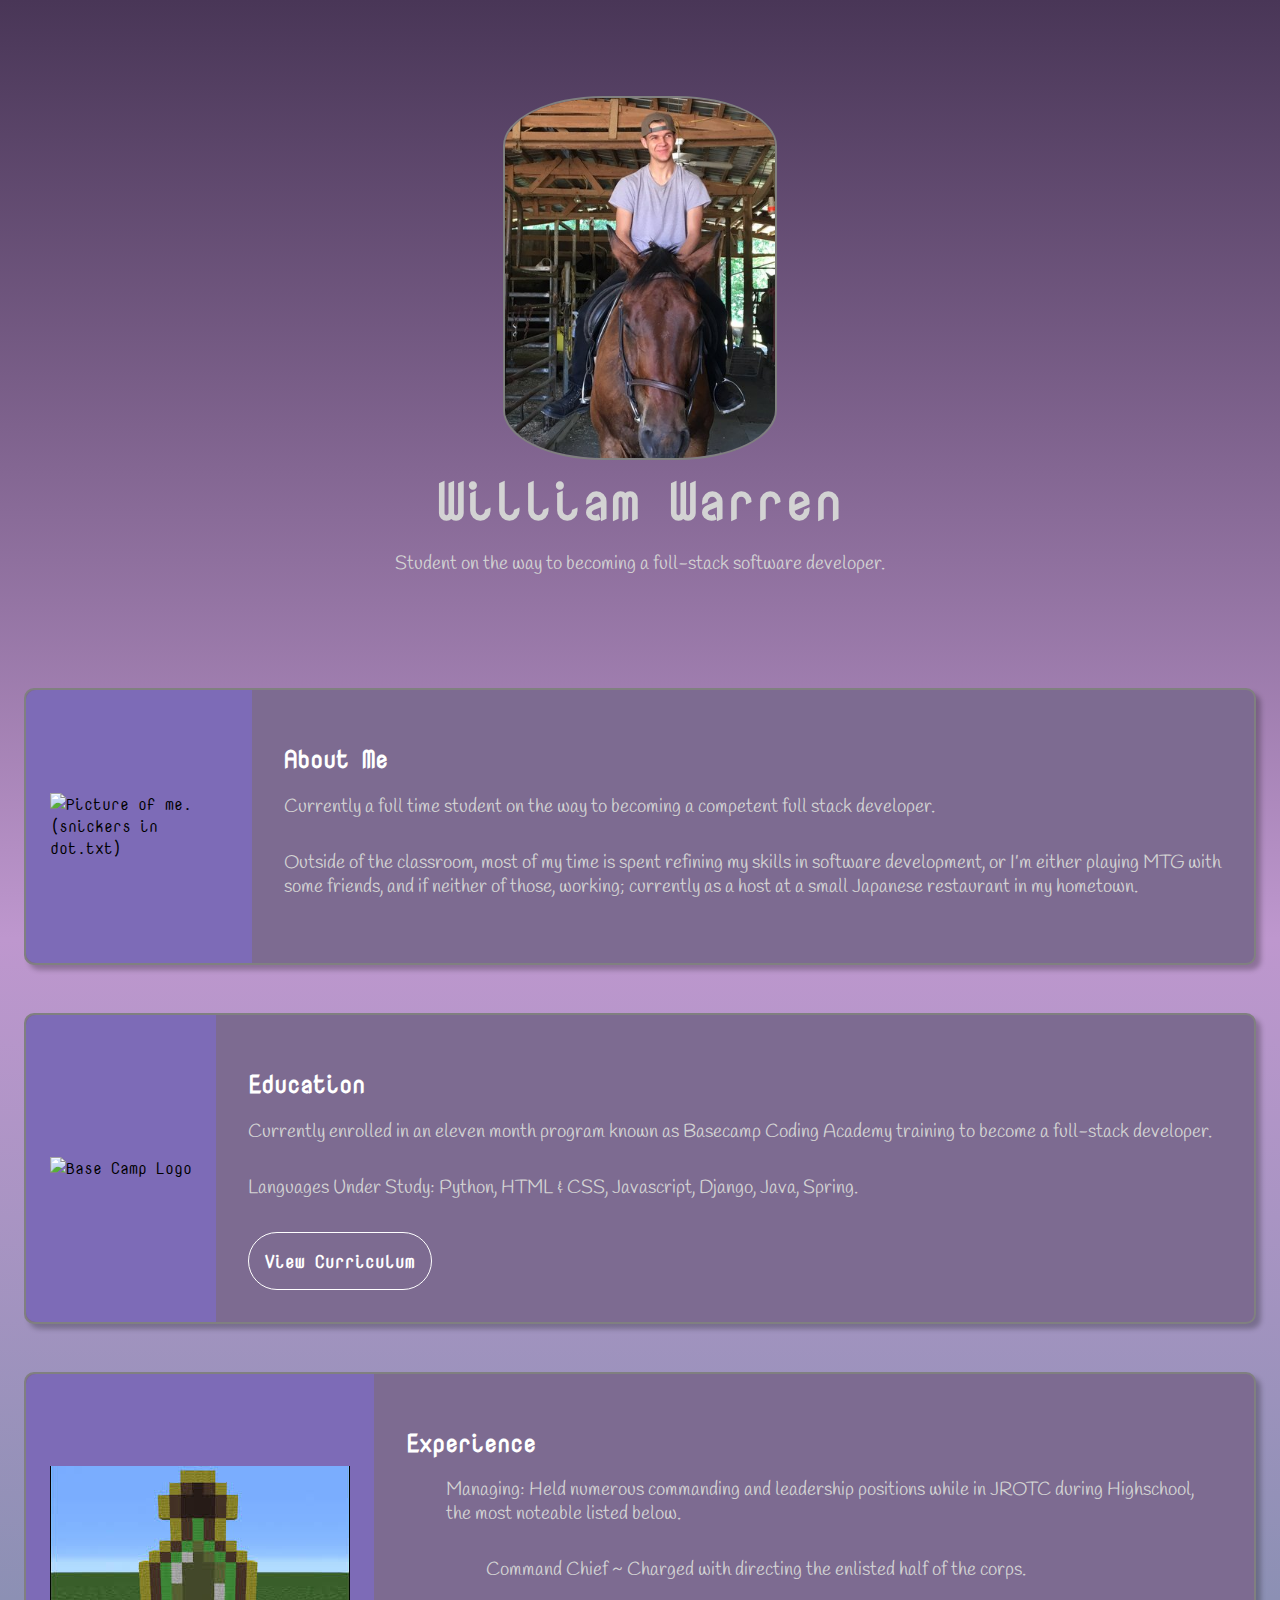
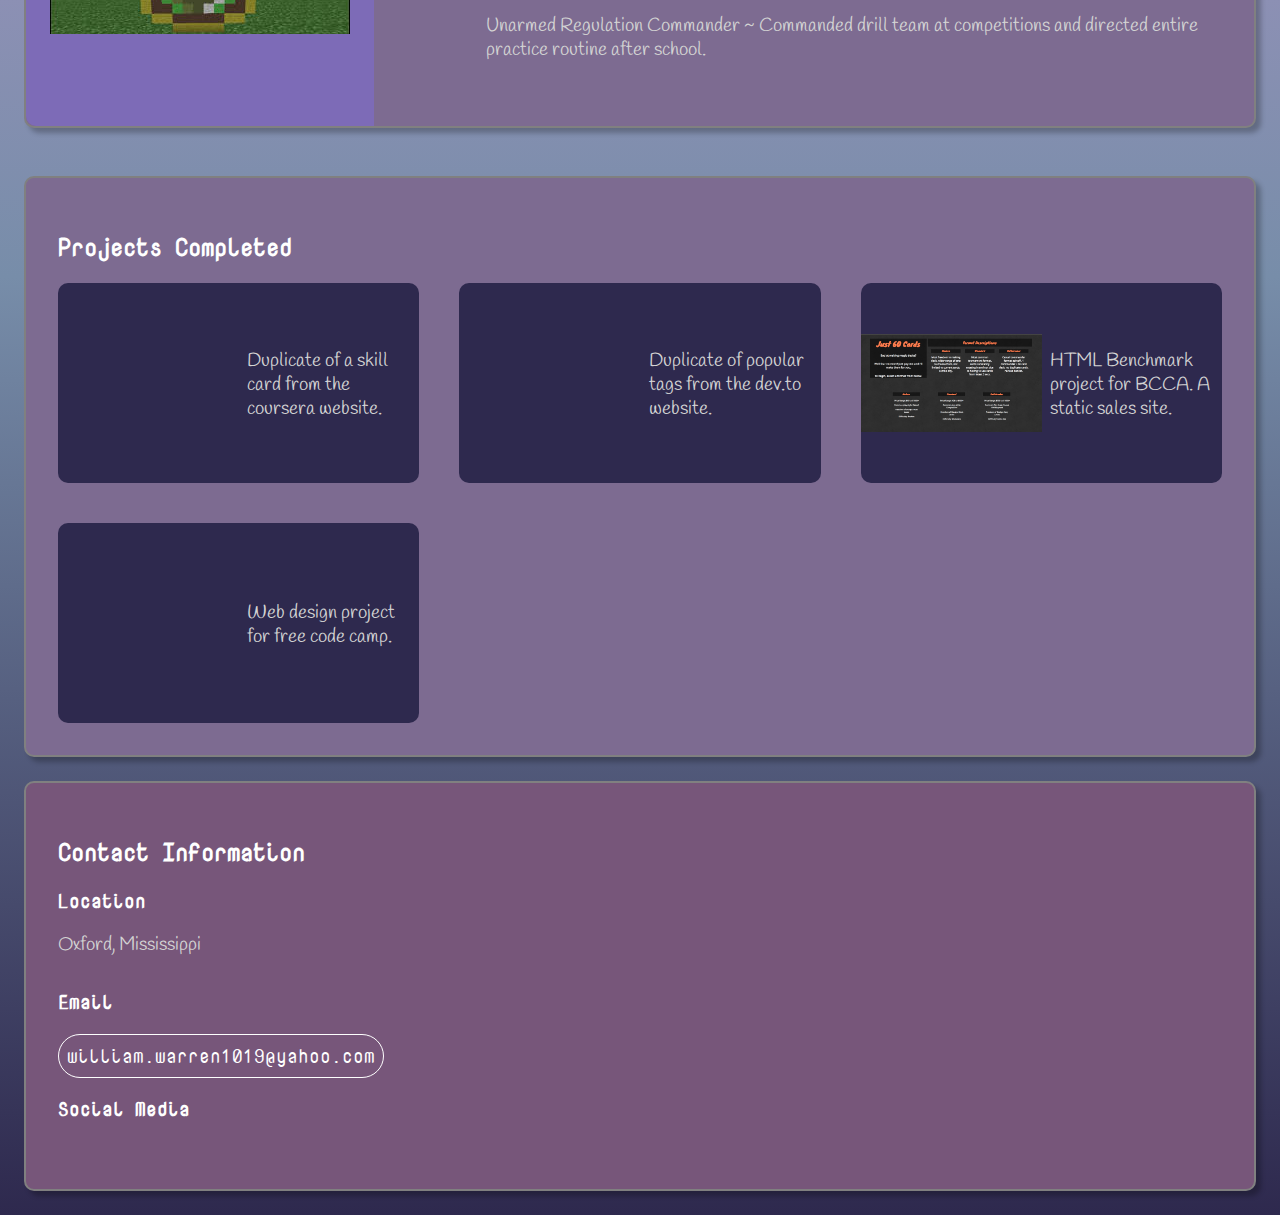
==== index.html @ 925ea0d0 "Added projects tab to site" ====
<!DOCTYPE html>
<html lang="en">

<head>
    <meta charset="UTF-8">
    <meta name="viewport" content="width=device-width, initial-scale=1.0">
    <meta http-equiv="X-UA-Compatible" content="ie=edge">
    <link rel="stylesheet" href="styling.css" />
    <link href="https://fonts.googleapis.com/css?family=Nova+Mono&display=swap" rel="stylesheet">
    <link href="https://fonts.googleapis.com/css?family=Handlee&display=swap" rel="stylesheet">
    <script src="https://kit.fontawesome.com/b210ac98a6.js"></script>
    <script>
        function myFunction() {
            var copyText = document.getElementById("emailcopy").title;
            document.addEventListener('copy', function (event) {
                event.clipboardData.setData('text/plain', copyText);
                event.preventDefault();
                document.removeEventListener('copy', handler, true);
            }, true);
            document.execCommand('copy');
            alert("Copied: " + copyText);
        }
    </script>
    <title>William Warren</title>
</head>

<body>
    <section id="intro">
        <div>
            <img id="profile-pic" src="okay.jpg"
                alt="Picture of me on a horse, in a barn, with a hat, and not looking at the camera.">
        </div>
        <h1>
            William Warren
        </h1>
        <p id="title-description">
            Student on the way to becoming a full-stack software developer.
        </p>
    </section>
    <section id="content-1">
        <section class="info-tab">
            <div class="pic-container">
                <img src="img(totally).jpg" alt="Picture of me. (snickers in dot.txt)" class="info-pic">
            </div>
            <div class="info-content">
                <h2>
                    About Me
                </h2>
                <p>
                    Currently a full time student on the way to becoming a competent full stack
                    developer.
                </p>
                <p>
                    Outside of the classroom, most of my time is spent refining my skills in software
                    development, or I’m either playing MTG with some friends, and if neither of those, working;
                    currently as a host at a small Japanese restaurant in my hometown.
                </p>
                <!-- <a href="about.html">
                    <button class="button">
                        Want to know more?
                    </button>
                </a> -->
            </div>
        </section>
        <section class="info-tab">
            <div class="pic-container">
                <img src="https://basecampcodingacademy.org/images/header-logo.png" alt="Base Camp Logo"
                    class="info-pic">
            </div>
            <div class="info-content">
                <h2>
                    Education
                </h2>
                <p>
                    Currently enrolled in an eleven month program known as Basecamp Coding Academy training to become a
                    full-stack developer.
                </p>
                <p>
                    Languages Under Study: Python, HTML & CSS, Javascript, Django, Java, Spring.
                </p>
                <a href="https://basecampcodingacademy.org/curriculum-details" target="_">
                    <button class="button">
                        View Curriculum
                    </button>
                </a>
            </div>
        </section>
        <section class="info-tab">
            <div class="pic-container">
                <img src="exp.jpeg" alt="Experience Bottle" class="info-pic">
            </div>
            <div class="info-content">
                <h2>
                    Experience
                </h2>
                <ul>
                    <li>
                        <p>
                            Managing: Held numerous commanding and leadership positions while in JROTC during
                            Highschool, the most noteable listed below.
                        </p>
                        <ul>
                            <li>
                                <P>
                                    Command Chief ~ Charged with directing the enlisted half of the corps.
                                </P>
                            </li>
                            <!-- <li>
                                <p>
                                    Armed Ex Alt Commander ~ Command the team if primary commander was absent, and
                                    oversee
                                    training of all secondary teams.
                                </p>
                            </li> -->
                            <li>
                                <p>
                                    Unarmed Regulation Commander ~ Commanded drill team at competitions and directed
                                    entire
                                    practice routine after school.
                                </p>
                            </li>
                            <!-- <li>
                                <p>
                                    Football Colorguard ~ Sophmore and Junior year commanded 80% of all home game
                                    colorguard details.
                                </p>
                            </li> -->
                        </ul>
                    </li>
                    <!-- <li>
                        <p>
                            Customer Service: Majority of work experience comes from the resturaunt industry, starting
                            as a bus boy, until moving up to some type of cook in every establishment, one of which I
                            become a sushi chef.
                        </p>
                    </li> -->
                </ul>

                <!-- <p>
                    My first job I ever got was that of a bus-boy at a Japanese restaurant. Where, within
                    less
                    than a year, I became a full time sushi chef working sixty hours a week while still attending
                    high-school.
                </p>
                <p>
                    My second job was that of a construction worker for a roofing company. This employment
                    ended
                    relatively quick due to physical injuries sustained prior to employment. (I thought I
                    could
                    handle it, my body said otherwise)
                </p>
                <p>
                    My third and most recent job is yet again at another restaurant as a bus-boy, although
                    this
                    time I made it into the kitchen, as a griller, in less than six months.
                </p> -->
                <!-- <a href="#"> -->
                <!-- <button class="button"> -->
                <!-- Learn More -->
                <!-- </button> -->
                <!-- </a> -->
            </div>
        </section>
    </section>
    <section id="content-2">
        <h2>
            Projects Completed
        </h2>
        <div id="projects">
            <a href="https://codepen.io/william-warren/pen/BaBZqrr">
                <div class="project">
                    <div class="yeehaw">

                    </div>
                    <div class="project-content">
                        <p>
                            Duplicate of a skill card from the coursera website.
                        </p>
                    </div>
                </div>
            </a>
            <a href="https://codepen.io/william-warren/pen/BaBZqrr">
                <div class="project">
                    <div class="yee">

                    </div>
                    <div class="project-content">
                        <p>
                            Duplicate of popular tags from the dev.to website.
                        </p>
                    </div>
                </div>
            </a>
            <a href="https://codepen.io/william-warren/pen/BaBZqrr">
                <div class="project">
                    <div class="tothe">

                    </div>
                    <div class="project-content">
                        <p>
                            HTML Benchmark project for BCCA. A static sales site.
                        </p>
                    </div>
                </div>
            </a>
            <a href="https://codepen.io/william-warren/pen/BaBZqrr">
                <div class="project">
                    <div class="haw">

                    </div>
                    <div class="project-content">
                        <p>
                            Web design project for free code camp.
                        </p>
                    </div>
                </div>
            </a>
        </div>
    </section>
    <section id="content-3">
        <div id="contact-info">
            <h2>Contact Information</h2>
            <h3>Location</h3>
            <p>Oxford, Mississippi</p>
            <h3>Email</h3>
            <button onclick="myFunction()" title="william.warren1019@yahoo.com" id="emailcopy"
                class="button-email">william.warren1019@yahoo.com</button>
            <h3>Social Media</h3>
            <div id="social">
                <div class="icon-container">
                    <a href="https://www.linkedin.com/in/will-i-am-warren/"><i class="fab fa-linkedin-in"
                            style="color: lightgray; font-size: 16pt"></i></a>
                </div>
                <div class="icon-container">
                    <a href="https://github.com/william-warren"><i class="fab fa-github"
                            style="color: lightgray; font-size: 16pt;"></i></a>
                </div>
            </div>
        </div>
    </section>
</body>

</html>
---- styling.css ----
body {
    background-image: linear-gradient(
        #493657, #be97ce, #778da9, #2e294e
    );
    font-family: 'Nova Mono', monospace;
    background-size: 100%;
}

h1 {
    font-size: 38pt;
    margin: 0px 0px 16px 0px;
    color: lightgray;
}

h2 {
    color: white;
}

h3 {
    color: white;
}

p {
    color: lightgray;
    font-size: 14pt;
    margin-bottom: 32px;
    font-family: 'Handlee', cursive;
}

ul {
    list-style: none;
}

/* Index page styling */

#intro {
    display: flex;
    flex-direction: column;
    align-items: center;
}

#title-description {
    margin-top: 0px;
    margin-bottom: 5.5rem;
}

#profile-pic {
    border-radius: 100px/50px;
    width: 360ps;
    height: 360px;
    border: 2px solid gray;
    margin-top: 5.5rem;
}

#content-1 {
    display: flex;
    flex-direction: column;
}

#content-2 {
    display: flex;
    flex-direction: column;
    margin: 1.5rem 1rem;
    box-shadow: 5px 5px 5px rgba(0, 0, 0, .25);
    border-radius: 10px;
    border: 2px solid gray;
    background-color: #7D6B91;
    padding: 2rem;
    max-width: 100%;
}

#projects {
    display: grid;
    grid-template-columns: 1fr 1fr 1fr;
    grid-row-gap: 2.5rem;
    grid-column-gap: 2.5rem;
    max-width: 100%;
}

#social {
    display: flex;
    flex-direction: row;
}

/* #content-3 {
    
} */



#contact-info {
    background-color: #77567A;
    padding: 2rem;
    margin: 1.5rem 1rem;
    box-shadow: 5px 5px 5px rgba(0, 0, 0, .25);
    border-radius: 10px;
    border: 2px solid gray;
}

.info-tab {
    display: flex;
    flex-direction: row;
    background-color: #7D6B91;
    margin: 1.5rem 1rem;
    box-shadow: 5px 5px 5px rgba(0, 0, 0, .25);
    border-radius: 10px;
    border: 2px solid gray;
}

.info-content {
    padding: 2rem;
}

.project {
    max-width: 25rem;
    height: 12.5rem;
    display: flex;
    background-color: #2e294e;
    transition: .5s;
    border-radius: 10px;
}

.project:hover {
    transform: scale(1.1);
}

.yeehaw {
    width: 12.5rem;
    height: 12.5rem;
    background-image: url(https://screenshot.codepen.io/3491208.BaBZqrr.07c67094-0791-43f6-b8b1-05635bb9cbe4.png);
    background-size: 325%;
    background-position-x: 1.5rem;
    border-top-left-radius: 10px;
    border-bottom-left-radius: 10px;
}

.yee {
    width: 12.5rem;
    height: 12.5rem;
    background-image: url(https://screenshot.codepen.io/3491208.LYPLNbN.64251829-10a6-4c3b-902a-b1cf7d331b61.png);
    border-top-left-radius: 10px;
    border-bottom-left-radius: 10px;
    background-size: 240%;
    background-position-x: 0rem;
    background-position-y: 1rem;

}

.tothe {
    width: 12.5rem;
    height: 12.5rem;
    background-image: url(sales_site_screenshot.png); 
    border-top-left-radius: 10px;
    border-bottom-left-radius: 10px;
    background-size: 100%;
    background-repeat: no-repeat;
    background-position-y: center;
}

.haw {
    background-image: url(https://screenshot.codepen.io/3491208.LYPNgOw.b104f884-6d36-4688-ba6f-29c775e82a3e.png);
    border-top-left-radius: 10px;
    border-bottom-left-radius: 10px;
    background-size: 240%;
    width: 12.5rem;
    height: 12.5rem;
    background-size: 100%;
    background-repeat: no-repeat;
    background-position-y: center;
}


.project-content {
    width: 50%;
    height: 100%;
    padding: .5rem;
    display: flex;
    flex-direction: column;
    justify-content: center;
    align-items: center;
}

a {
    text-decoration: none;
}

.button {
    padding: 1rem;
    border-radius: 50px;
    border: 1px solid white;
    background-color: transparent;
    font-size: 13pt;
    color: white;
    font-weight: bold;
    font-family: 'Nova Mono', monospace;
}

.button-email {
    padding: .5rem;
    border-radius: 50px;
    border: 1px solid white;
    background-color: transparent;
    font-size: 14pt;
    color: white;
    font-family: 'Nova Mono', monospace;
}

.button:hover {
    transform: scale(1.1);
    box-shadow: 0 0 4px 4px rgba(0, 0, 0, .25);
}

.pic-container {
    max-width: 360px;
    display: flex;
    align-items: center;
    object-fit: initial;
    background-color: #7D6BB7;
    padding: 1.5rem;
    border-top-left-radius: 10px;
    border-bottom-left-radius: 10px;
}

.icon-container {
    padding: .5rem;
}

/* Mobile view styling */

@media screen and (max-width: 414px) {
    body {
        width: 100vw;
        margin: 0;
    }
    
    h1 {
        font-size: 18pt;
    }

    p {
        font-size: 11pt;
    }

    #intro {
        display: flex;
        flex-direction: column;
        align-items: center;
        text-align: center;
        margin: 7rem 1rem 6rem 1rem;
    }

    #projects {
        display: flex;
        flex-direction: column;
        align-items: center;
        justify-content: space-evenly;
    }

    #projects > a {
        margin: .5rem 0rem;
    }

    .info-tab {
        display: flex;
        flex-direction: column;
        max-height: none;
    }

    .pic-container {
        max-width: 328px;
        display: flex;
        justify-content: center;
        padding: 1.5rem;
    }


}

/* About page styling */

#big-box {
    display: flex;
    background-color: black;
    margin: 0px 20px;
    justify-content: center;
}

.lil-box {
    background-color: palevioletred;
    margin: 16px 16px;
}
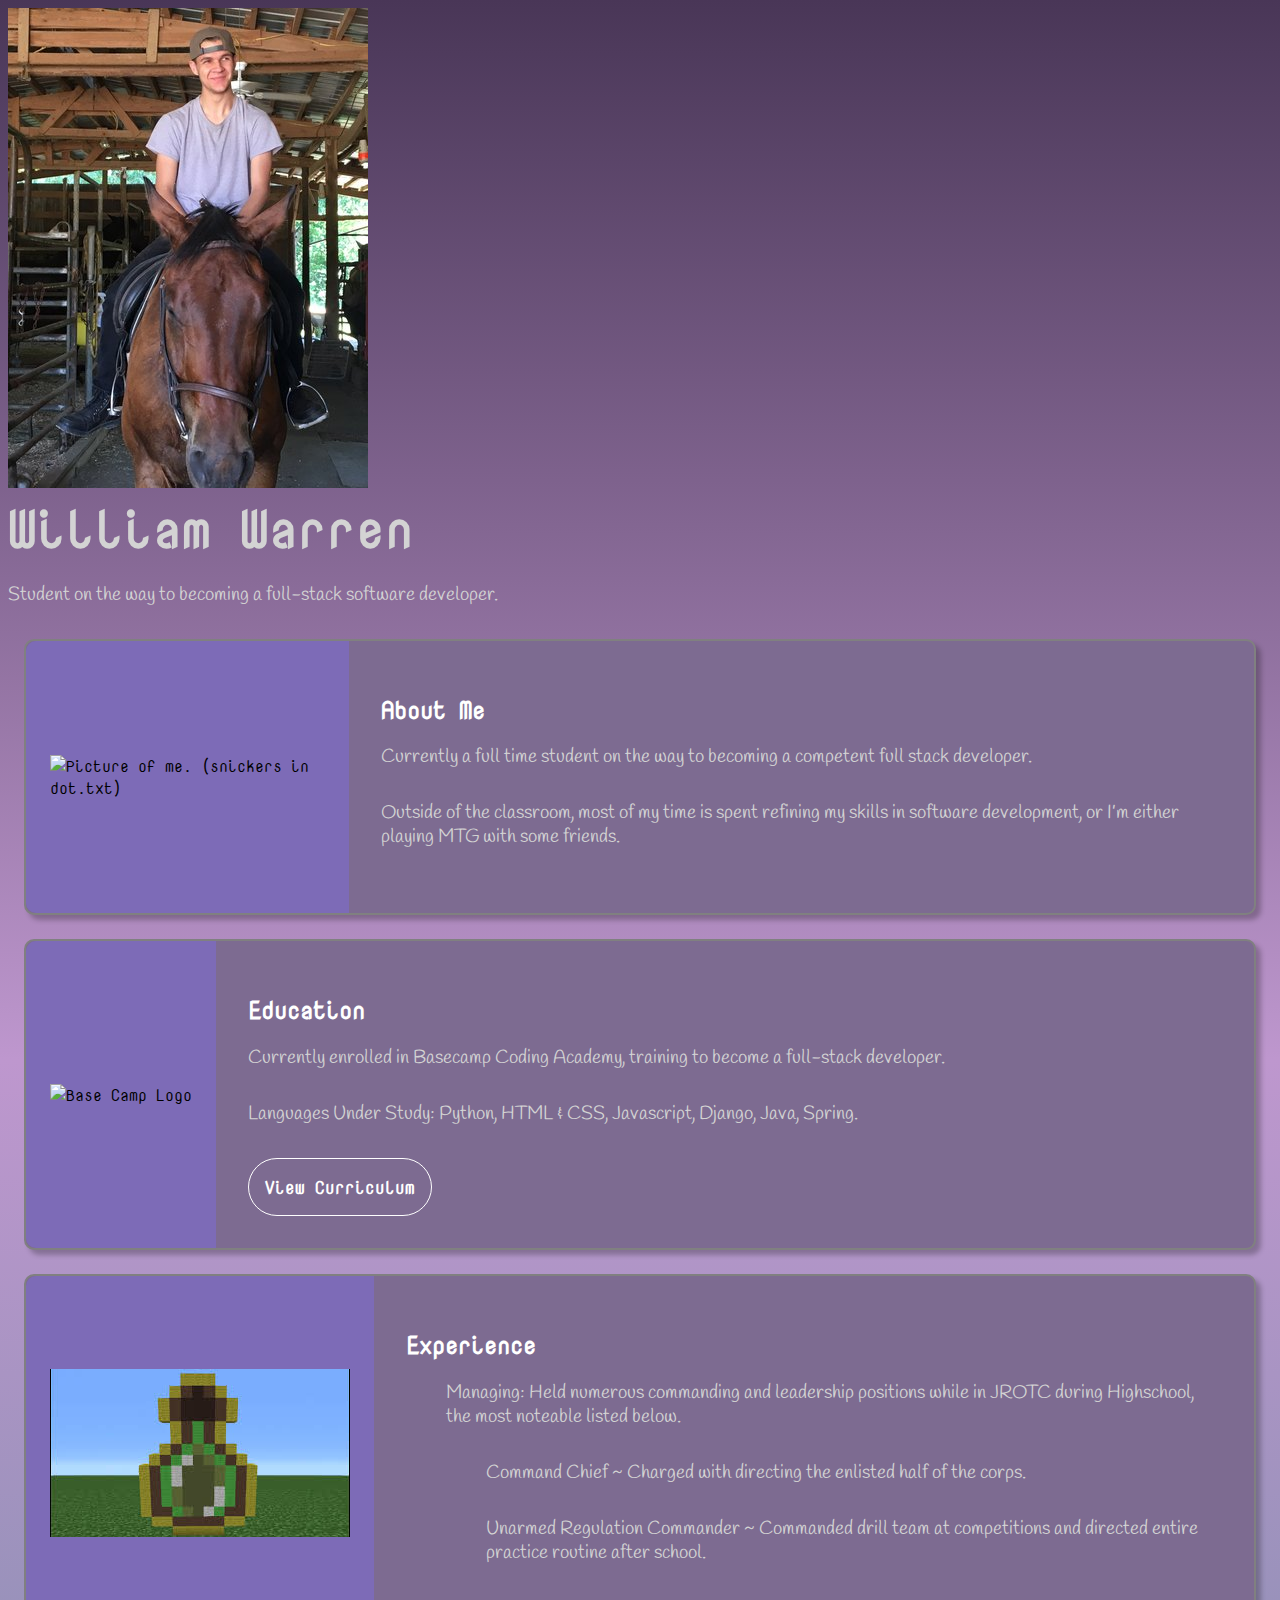
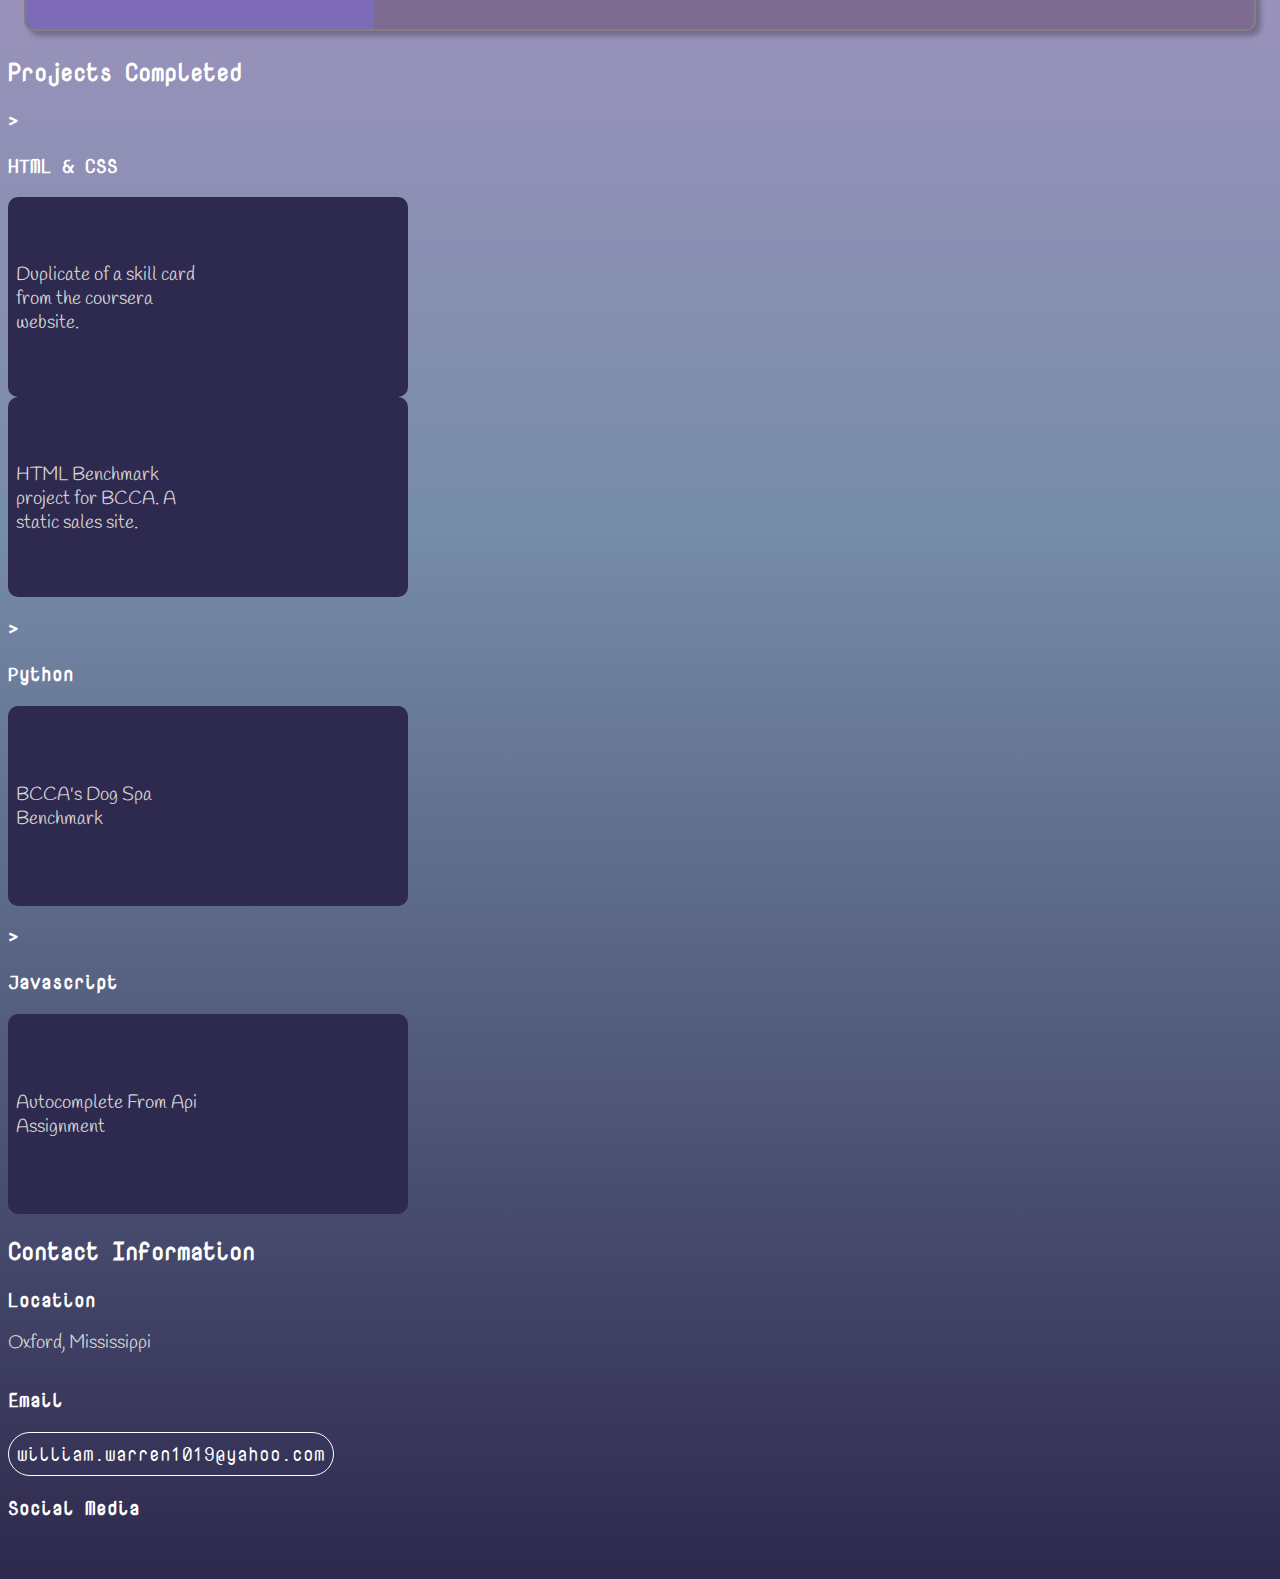
==== commit 585e637d: "Took JS out of html file" ====
--- a/index.html
+++ b/index.html
@@ -9,36 +9,25 @@
     <link href="https://fonts.googleapis.com/css?family=Nova+Mono&display=swap" rel="stylesheet">
     <link href="https://fonts.googleapis.com/css?family=Handlee&display=swap" rel="stylesheet">
     <script src="https://kit.fontawesome.com/b210ac98a6.js"></script>
-    <script>
-        function myFunction() {
-            var copyText = document.getElementById("emailcopy").title;
-            document.addEventListener('copy', function (event) {
-                event.clipboardData.setData('text/plain', copyText);
-                event.preventDefault();
-                document.removeEventListener('copy', handler, true);
-            }, true);
-            document.execCommand('copy');
-            alert("Copied: " + copyText);
-        }
-    </script>
+    <script src="index.js" defer></script>
     <title>William Warren</title>
 </head>
 
 <body>
-    <section id="intro">
+    <section class="intro">
         <div>
-            <img id="profile-pic" src="okay.jpg"
+            <img class="intro-profile-pic" src="okay.jpg"
                 alt="Picture of me on a horse, in a barn, with a hat, and not looking at the camera.">
         </div>
         <h1>
             William Warren
         </h1>
-        <p id="title-description">
+        <p class="intro-title-description">
             Student on the way to becoming a full-stack software developer.
         </p>
     </section>
-    <section id="content-1">
-        <section class="info-tab">
+    <section class="content-1">
+        <div class="info-tab">
             <div class="pic-container">
                 <img src="img(totally).jpg" alt="Picture of me. (snickers in dot.txt)" class="info-pic">
             </div>
@@ -52,17 +41,11 @@
                 </p>
                 <p>
                     Outside of the classroom, most of my time is spent refining my skills in software
-                    development, or I’m either playing MTG with some friends, and if neither of those, working;
-                    currently as a host at a small Japanese restaurant in my hometown.
-                </p>
-                <!-- <a href="about.html">
-                    <button class="button">
-                        Want to know more?
-                    </button>
-                </a> -->
-            </div>
-        </section>
-        <section class="info-tab">
+                    development, or I’m either playing MTG with some friends.
+                </p>
+            </div>
+        </div>
+        <div class="info-tab">
             <div class="pic-container">
                 <img src="https://basecampcodingacademy.org/images/header-logo.png" alt="Base Camp Logo"
                     class="info-pic">
@@ -72,7 +55,7 @@
                     Education
                 </h2>
                 <p>
-                    Currently enrolled in an eleven month program known as Basecamp Coding Academy training to become a
+                    Currently enrolled in Basecamp Coding Academy, training to become a
                     full-stack developer.
                 </p>
                 <p>
@@ -84,8 +67,8 @@
                     </button>
                 </a>
             </div>
-        </section>
-        <section class="info-tab">
+        </div>
+        <div class="info-tab">
             <div class="pic-container">
                 <img src="exp.jpeg" alt="Experience Bottle" class="info-pic">
             </div>
@@ -105,13 +88,6 @@
                                     Command Chief ~ Charged with directing the enlisted half of the corps.
                                 </P>
                             </li>
-                            <!-- <li>
-                                <p>
-                                    Armed Ex Alt Commander ~ Command the team if primary commander was absent, and
-                                    oversee
-                                    training of all secondary teams.
-                                </p>
-                            </li> -->
                             <li>
                                 <p>
                                     Unarmed Regulation Commander ~ Commanded drill team at competitions and directed
@@ -119,114 +95,114 @@
                                     practice routine after school.
                                 </p>
                             </li>
-                            <!-- <li>
-                                <p>
-                                    Football Colorguard ~ Sophmore and Junior year commanded 80% of all home game
-                                    colorguard details.
-                                </p>
-                            </li> -->
                         </ul>
                     </li>
-                    <!-- <li>
-                        <p>
-                            Customer Service: Majority of work experience comes from the resturaunt industry, starting
-                            as a bus boy, until moving up to some type of cook in every establishment, one of which I
-                            become a sushi chef.
-                        </p>
-                    </li> -->
                 </ul>
-
-                <!-- <p>
-                    My first job I ever got was that of a bus-boy at a Japanese restaurant. Where, within
-                    less
-                    than a year, I became a full time sushi chef working sixty hours a week while still attending
-                    high-school.
-                </p>
-                <p>
-                    My second job was that of a construction worker for a roofing company. This employment
-                    ended
-                    relatively quick due to physical injuries sustained prior to employment. (I thought I
-                    could
-                    handle it, my body said otherwise)
-                </p>
-                <p>
-                    My third and most recent job is yet again at another restaurant as a bus-boy, although
-                    this
-                    time I made it into the kitchen, as a griller, in less than six months.
-                </p> -->
-                <!-- <a href="#"> -->
-                <!-- <button class="button"> -->
-                <!-- Learn More -->
-                <!-- </button> -->
-                <!-- </a> -->
-            </div>
-        </section>
-    </section>
-    <section id="content-2">
+            </div>
+        </div>
+    </section>
+    <section class="content-2">
         <h2>
             Projects Completed
         </h2>
-        <div id="projects">
-            <a href="https://codepen.io/william-warren/pen/BaBZqrr">
-                <div class="project">
-                    <div class="yeehaw">
-
-                    </div>
-                    <div class="project-content">
-                        <p>
-                            Duplicate of a skill card from the coursera website.
-                        </p>
-                    </div>
-                </div>
-            </a>
-            <a href="https://codepen.io/william-warren/pen/BaBZqrr">
-                <div class="project">
-                    <div class="yee">
-
-                    </div>
-                    <div class="project-content">
-                        <p>
-                            Duplicate of popular tags from the dev.to website.
-                        </p>
-                    </div>
-                </div>
-            </a>
-            <a href="https://codepen.io/william-warren/pen/BaBZqrr">
-                <div class="project">
-                    <div class="tothe">
-
-                    </div>
-                    <div class="project-content">
-                        <p>
-                            HTML Benchmark project for BCCA. A static sales site.
-                        </p>
-                    </div>
-                </div>
-            </a>
-            <a href="https://codepen.io/william-warren/pen/BaBZqrr">
-                <div class="project">
-                    <div class="haw">
-
-                    </div>
-                    <div class="project-content">
-                        <p>
-                            Web design project for free code camp.
-                        </p>
-                    </div>
-                </div>
-            </a>
-        </div>
-    </section>
-    <section id="content-3">
-        <div id="contact-info">
+        <div class="accordion">
+            <div class="accordion-category">
+                <div class="accordion-category-header">
+                    <h3 class="accordion-category-header-arrow arrow-down">
+                        >
+                    </h3>
+                    <h3>
+                        HTML & CSS
+                    </h3>
+                </div>
+                <div class="accordion-category-entries">
+                    <a href="https://codepen.io/william-warren/pen/BaBZqrr">
+                        <div class="project">
+                            <div class="project-image coursera">
+
+                            </div>
+                            <div class="project-content">
+                                <p>
+                                    Duplicate of a skill card from the coursera website.
+                                </p>
+                            </div>
+                        </div>
+                    </a>
+                    <a href="https://william-warren.github.io/sales_site/">
+                        <div class="project">
+                            <div class="project-image sales-site">
+
+                            </div>
+                            <div class="project-content">
+                                <p>
+                                    HTML Benchmark project for BCCA. A static sales site.
+                                </p>
+                            </div>
+                        </div>
+                    </a>
+                </div>
+            </div>
+            <div class="accordion-category">
+                <div class="accordion-category-header">
+                    <h3 class="accordion-category-header-arrow">
+                        >
+                    </h3>
+                    <h3>
+                        Python
+                    </h3>
+                </div>
+                <div class="accordion-category-entries">
+                    <a href="https://github.com/william-warren/dog_spa/blob/master/app.py">
+                        <div class="project">
+                            <div class="project-image dog-spa">
+
+                            </div>
+                            <div class="project-content">
+                                <p>
+                                    BCCA's Dog Spa Benchmark
+                                </p>
+                            </div>
+                        </div>
+                    </a>
+                </div>
+            </div>
+            <div class="accordion-category">
+                <div class="accordion-category-header">
+                    <h3 class="accordion-category-header-arrow">
+                        >
+                    </h3>
+                    <h3>
+                        Javascript
+                    </h3>
+                </div>
+                <div class="accordion-category-entries">
+                    <a href="https://github.com/william-warren/Autocomplete/blob/master/static/autocomplete.js">
+                        <div class="project">
+                            <div class="project-image autocomplete">
+
+                            </div>
+                            <div class="project-content">
+                                <p>
+                                    Autocomplete From Api Assignment
+                                </p>
+                            </div>
+                        </div>
+                    </a>
+                </div>
+            </div>
+        </div>
+    </section>
+    <section class="content-3">
+        <div class="contact-info">
             <h2>Contact Information</h2>
             <h3>Location</h3>
             <p>Oxford, Mississippi</p>
             <h3>Email</h3>
-            <button onclick="myFunction()" title="william.warren1019@yahoo.com" id="emailcopy"
-                class="button-email">william.warren1019@yahoo.com</button>
+            <button onclick="CopyEmail()" title="william.warren1019@yahoo.com" class="button-email">
+                william.warren1019@yahoo.com
+            </button>
             <h3>Social Media</h3>
-            <div id="social">
+            <div class="social">
                 <div class="icon-container">
                     <a href="https://www.linkedin.com/in/will-i-am-warren/"><i class="fab fa-linkedin-in"
                             style="color: lightgray; font-size: 16pt"></i></a>
--- a/styling.css
+++ b/styling.css
@@ -122,6 +122,7 @@
 
 .project:hover {
     transform: scale(1.1);
+    box-shadow: 0 0 4px 4px rgba(0, 0, 0, .25);
 }
 
 .yeehaw {
@@ -132,6 +133,7 @@
     background-position-x: 1.5rem;
     border-top-left-radius: 10px;
     border-bottom-left-radius: 10px;
+    background-position-y: .25rem;
 }
 
 .yee {
@@ -246,7 +248,7 @@
         flex-direction: column;
         align-items: center;
         text-align: center;
-        margin: 7rem 1rem 6rem 1rem;
+        margin: 5rem 1rem 6rem 1rem;
     }
 
     #projects {
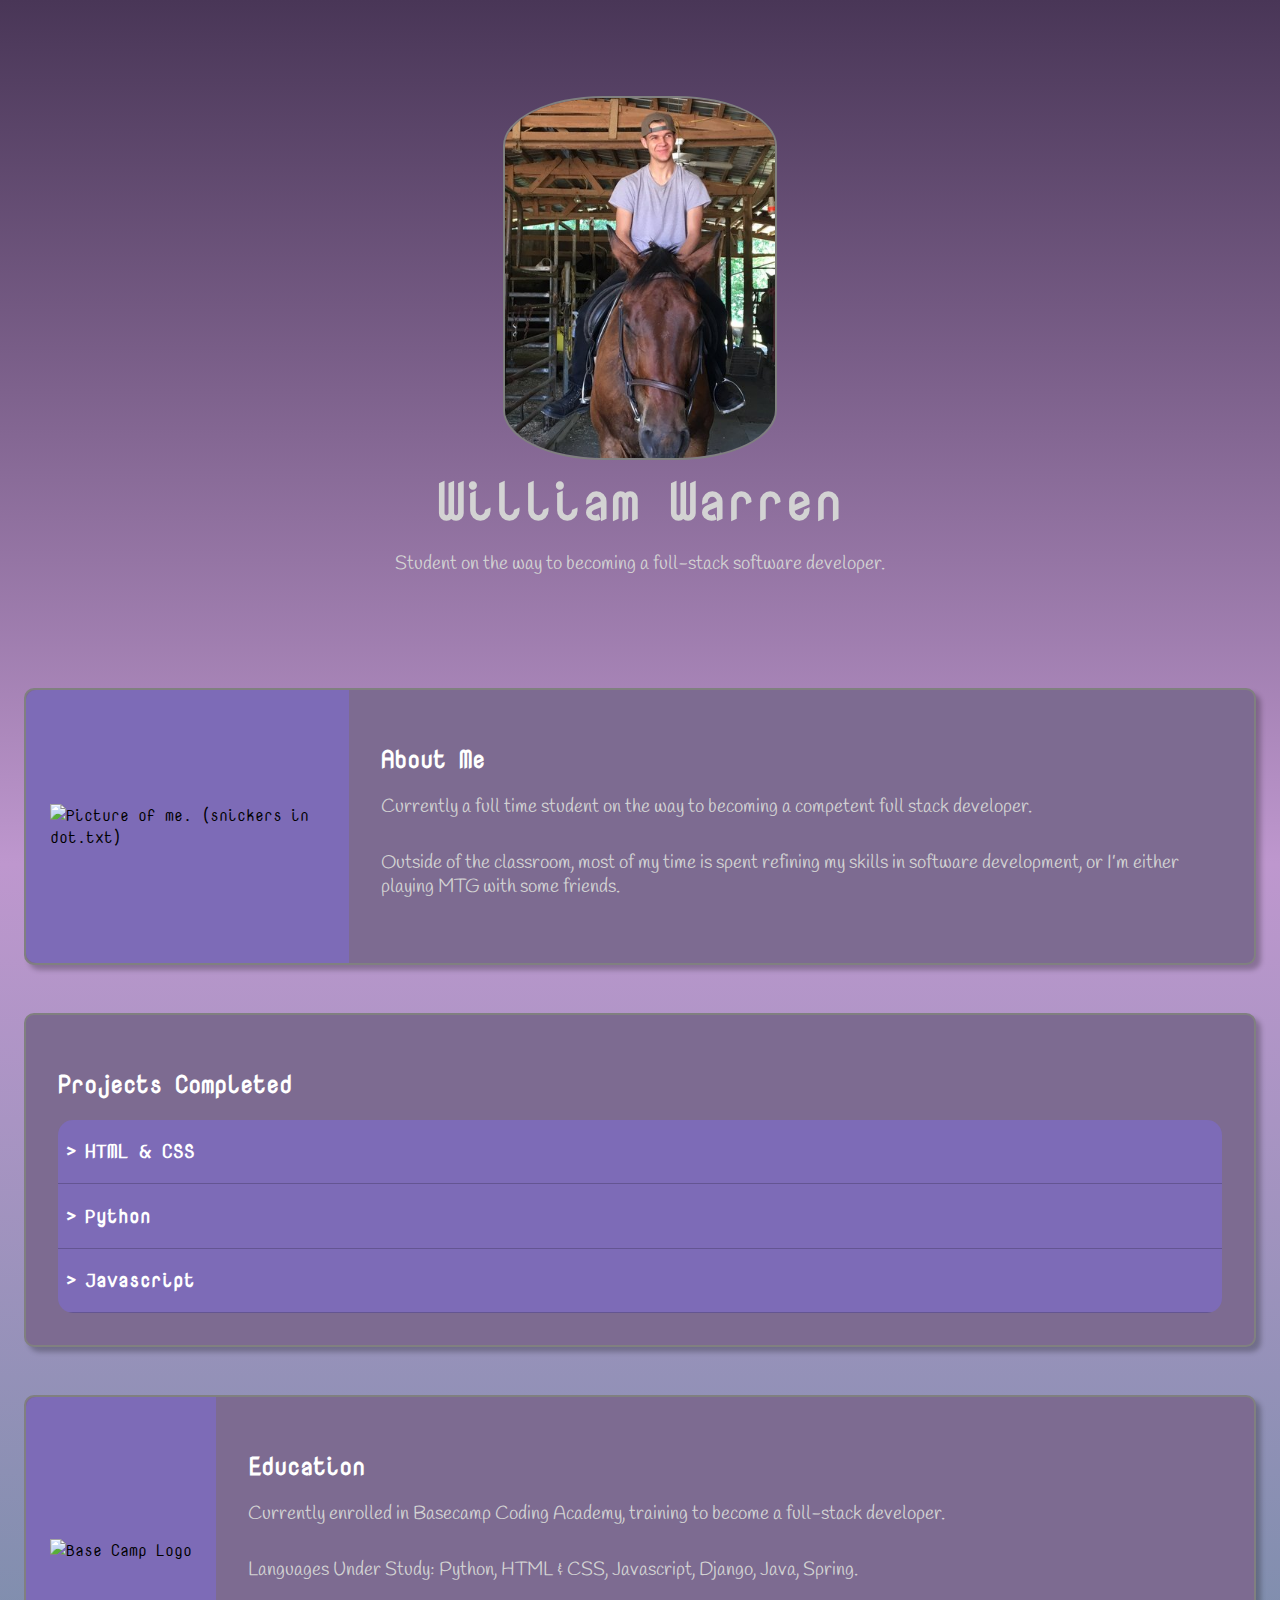
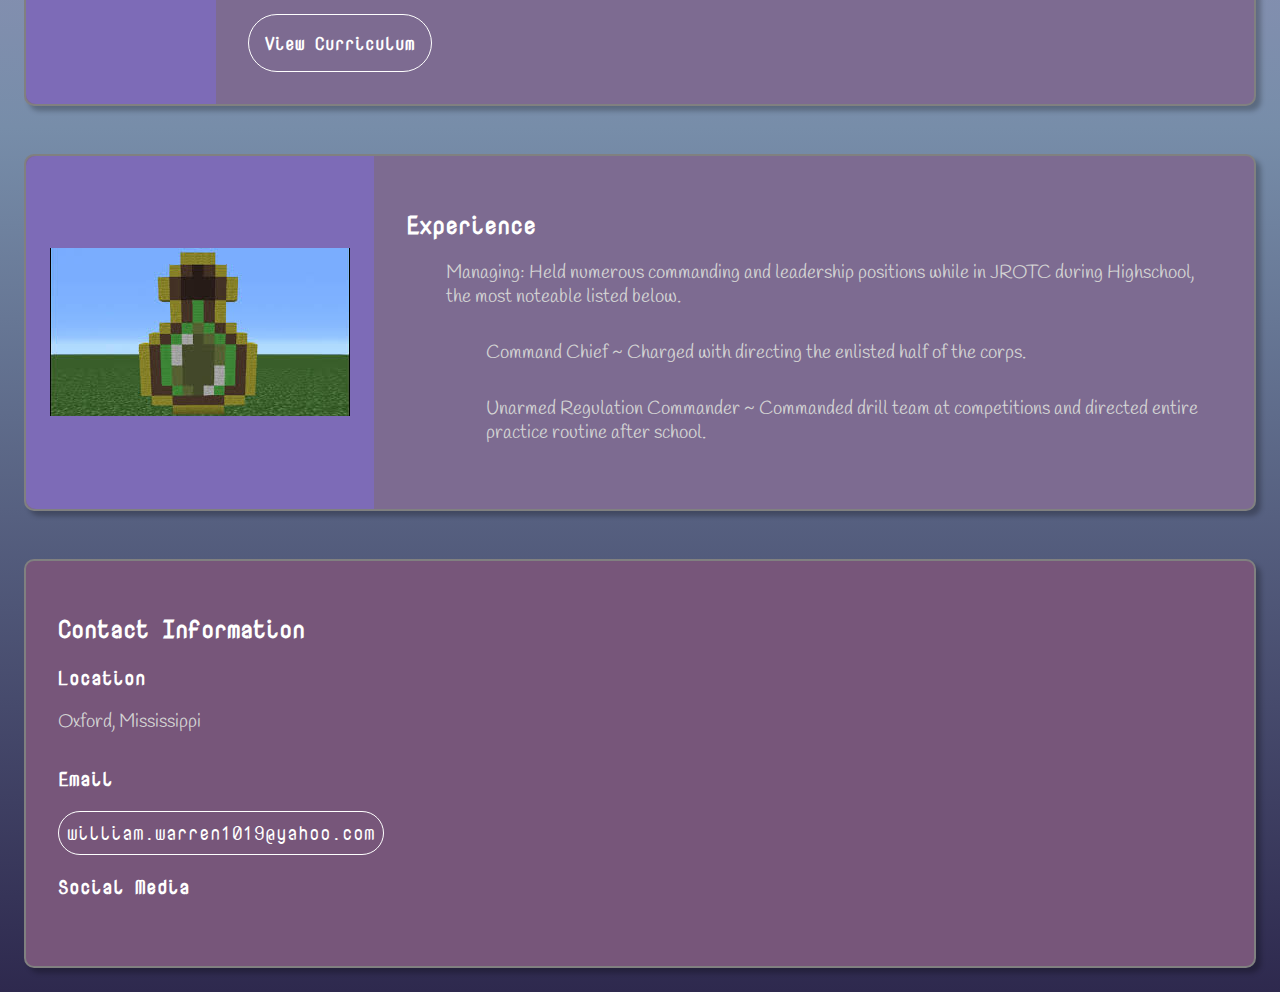
==== commit 4fb2a94b: "Moved projects to just after about me section" ====
--- a/index.html
+++ b/index.html
@@ -10,6 +10,18 @@
     <link href="https://fonts.googleapis.com/css?family=Handlee&display=swap" rel="stylesheet">
     <script src="https://kit.fontawesome.com/b210ac98a6.js"></script>
     <script src="index.js" defer></script>
+    <script>
+        function myFunction() {
+            var copyText = document.querySelector(".button-email").title;
+            document.addEventListener('copy', function (event) {
+                event.clipboardData.setData('text/plain', copyText);
+                event.preventDefault();
+                document.removeEventListener('copy', handler, true);
+            }, true);
+            document.execCommand('copy');
+            alert("Copied: " + copyText);
+        }
+    </script>
     <title>William Warren</title>
 </head>
 
@@ -43,6 +55,97 @@
                     Outside of the classroom, most of my time is spent refining my skills in software
                     development, or I’m either playing MTG with some friends.
                 </p>
+            </div>
+        </div>
+        <div class="project-accordion-container">
+            <h2>
+                Projects Completed
+            </h2>
+            <div class="accordion">
+                <div class="accordion-category">
+                    <div class="accordion-category-header">
+                        <h3 class="accordion-category-header-arrow arrow-down">
+                            >
+                        </h3>
+                        <h3>
+                            HTML & CSS
+                        </h3>
+                    </div>
+                    <div class="accordion-category-entries">
+                        <a href="https://codepen.io/william-warren/pen/BaBZqrr">
+                            <div class="project">
+                                <div class="project-image coursera">
+
+                                </div>
+                                <div class="project-content">
+                                    <p>
+                                        Duplicate of a skill card from the coursera website.
+                                    </p>
+                                </div>
+                            </div>
+                        </a>
+                        <a href="https://william-warren.github.io/sales_site/">
+                            <div class="project">
+                                <div class="project-image sales-site">
+
+                                </div>
+                                <div class="project-content">
+                                    <p>
+                                        HTML Benchmark project for BCCA. A static sales site.
+                                    </p>
+                                </div>
+                            </div>
+                        </a>
+                    </div>
+                </div>
+                <div class="accordion-category">
+                    <div class="accordion-category-header">
+                        <h3 class="accordion-category-header-arrow">
+                            >
+                        </h3>
+                        <h3>
+                            Python
+                        </h3>
+                    </div>
+                    <div class="accordion-category-entries">
+                        <a href="https://github.com/william-warren/dog_spa/blob/master/app.py">
+                            <div class="project">
+                                <div class="project-image dog-spa">
+
+                                </div>
+                                <div class="project-content">
+                                    <p>
+                                        BCCA's Dog Spa Benchmark
+                                    </p>
+                                </div>
+                            </div>
+                        </a>
+                    </div>
+                </div>
+                <div class="accordion-category">
+                    <div class="accordion-category-header">
+                        <h3 class="accordion-category-header-arrow">
+                            >
+                        </h3>
+                        <h3>
+                            Javascript
+                        </h3>
+                    </div>
+                    <div class="accordion-category-entries">
+                        <a href="https://github.com/william-warren/Autocomplete/blob/master/static/autocomplete.js">
+                            <div class="project">
+                                <div class="project-image autocomplete">
+
+                                </div>
+                                <div class="project-content">
+                                    <p>
+                                        Autocomplete From Api Assignment
+                                    </p>
+                                </div>
+                            </div>
+                        </a>
+                    </div>
+                </div>
             </div>
         </div>
         <div class="info-tab">
@@ -101,104 +204,13 @@
             </div>
         </div>
     </section>
-    <section class="content-2">
-        <h2>
-            Projects Completed
-        </h2>
-        <div class="accordion">
-            <div class="accordion-category">
-                <div class="accordion-category-header">
-                    <h3 class="accordion-category-header-arrow arrow-down">
-                        >
-                    </h3>
-                    <h3>
-                        HTML & CSS
-                    </h3>
-                </div>
-                <div class="accordion-category-entries">
-                    <a href="https://codepen.io/william-warren/pen/BaBZqrr">
-                        <div class="project">
-                            <div class="project-image coursera">
-
-                            </div>
-                            <div class="project-content">
-                                <p>
-                                    Duplicate of a skill card from the coursera website.
-                                </p>
-                            </div>
-                        </div>
-                    </a>
-                    <a href="https://william-warren.github.io/sales_site/">
-                        <div class="project">
-                            <div class="project-image sales-site">
-
-                            </div>
-                            <div class="project-content">
-                                <p>
-                                    HTML Benchmark project for BCCA. A static sales site.
-                                </p>
-                            </div>
-                        </div>
-                    </a>
-                </div>
-            </div>
-            <div class="accordion-category">
-                <div class="accordion-category-header">
-                    <h3 class="accordion-category-header-arrow">
-                        >
-                    </h3>
-                    <h3>
-                        Python
-                    </h3>
-                </div>
-                <div class="accordion-category-entries">
-                    <a href="https://github.com/william-warren/dog_spa/blob/master/app.py">
-                        <div class="project">
-                            <div class="project-image dog-spa">
-
-                            </div>
-                            <div class="project-content">
-                                <p>
-                                    BCCA's Dog Spa Benchmark
-                                </p>
-                            </div>
-                        </div>
-                    </a>
-                </div>
-            </div>
-            <div class="accordion-category">
-                <div class="accordion-category-header">
-                    <h3 class="accordion-category-header-arrow">
-                        >
-                    </h3>
-                    <h3>
-                        Javascript
-                    </h3>
-                </div>
-                <div class="accordion-category-entries">
-                    <a href="https://github.com/william-warren/Autocomplete/blob/master/static/autocomplete.js">
-                        <div class="project">
-                            <div class="project-image autocomplete">
-
-                            </div>
-                            <div class="project-content">
-                                <p>
-                                    Autocomplete From Api Assignment
-                                </p>
-                            </div>
-                        </div>
-                    </a>
-                </div>
-            </div>
-        </div>
-    </section>
     <section class="content-3">
         <div class="contact-info">
             <h2>Contact Information</h2>
             <h3>Location</h3>
             <p>Oxford, Mississippi</p>
             <h3>Email</h3>
-            <button onclick="CopyEmail()" title="william.warren1019@yahoo.com" class="button-email">
+            <button onclick="myFunction()" title="william.warren1019@yahoo.com" class="button-email">
                 william.warren1019@yahoo.com
             </button>
             <h3>Social Media</h3>
--- a/styling.css
+++ b/styling.css
@@ -33,18 +33,18 @@
 
 /* Index page styling */
 
-#intro {
+.intro {
     display: flex;
     flex-direction: column;
     align-items: center;
 }
 
-#title-description {
+.intro-title-description {
     margin-top: 0px;
     margin-bottom: 5.5rem;
 }
 
-#profile-pic {
+.intro-profile-pic {
     border-radius: 100px/50px;
     width: 360ps;
     height: 360px;
@@ -52,12 +52,12 @@
     margin-top: 5.5rem;
 }
 
-#content-1 {
-    display: flex;
-    flex-direction: column;
-}
-
-#content-2 {
+.content-1 {
+    display: flex;
+    flex-direction: column;
+}
+
+.project-accordion-container {
     display: flex;
     flex-direction: column;
     margin: 1.5rem 1rem;
@@ -69,7 +69,7 @@
     max-width: 100%;
 }
 
-#projects {
+.projects {
     display: grid;
     grid-template-columns: 1fr 1fr 1fr;
     grid-row-gap: 2.5rem;
@@ -77,18 +77,73 @@
     max-width: 100%;
 }
 
-#social {
+.accordion {
+    height: auto;
+    width: 100%;
+    display: flex;
+    flex-direction: column;
+    border-radius: 15px;
+    background-color: #7D6BB7;
+    overflow: hidden;
+}
+
+.accordion-category {
+    width: 100%;
+    height: auto;
+}
+
+.accordion-category-header:not(:last-of-type) {
+    border-bottom: 1px solid rgba(0, 0, 0, 0.2);
+  }
+
+.accordion-category--open .accordion-category-entries {
+    height: auto;
+    padding: 1.5rem;
+}
+
+.accordion-category--open .accordion-category-header-arrow {
+    transform: rotate(90deg);
+    transform-origin: center;
+}
+
+.accordion-category-header {
+    height: 100%;
+    width: 100%;
+    display: flex;
+
+}
+
+.accordion-category-header h3 {
+    margin-left: .5rem;
+}
+
+.accordion-category-header-arrow {
+    transition: .5s;
+}
+
+
+
+.accordion-category-entries {
+    height: 0;
+    overflow: hidden;
+    display: grid;
+    grid-template-columns: 1fr 1fr 1fr;
+    row-gap: 1rem;
+    column-gap: .5rem;
+    width: 100%;
+}
+
+.accordion-category-entries:not(:last-of-type) {
+    border-bottom: 1px solid black;
+}
+
+.social {
     display: flex;
     flex-direction: row;
 }
 
-/* #content-3 {
-    
-} */
-
-
-
-#contact-info {
+
+.contact-info {
     background-color: #77567A;
     padding: 2rem;
     margin: 1.5rem 1rem;
@@ -112,7 +167,7 @@
 }
 
 .project {
-    max-width: 25rem;
+    max-width: 21rem;
     height: 12.5rem;
     display: flex;
     background-color: #2e294e;
@@ -125,52 +180,55 @@
     box-shadow: 0 0 4px 4px rgba(0, 0, 0, .25);
 }
 
-.yeehaw {
+.project-image {
     width: 12.5rem;
     height: 12.5rem;
+    border-top-left-radius: 10px;
+    border-bottom-left-radius: 10px;
+}
+
+.coursera {
     background-image: url(https://screenshot.codepen.io/3491208.BaBZqrr.07c67094-0791-43f6-b8b1-05635bb9cbe4.png);
     background-size: 325%;
     background-position-x: 1.5rem;
-    border-top-left-radius: 10px;
-    border-bottom-left-radius: 10px;
     background-position-y: .25rem;
 }
 
-.yee {
-    width: 12.5rem;
-    height: 12.5rem;
+.devto-tags {
     background-image: url(https://screenshot.codepen.io/3491208.LYPLNbN.64251829-10a6-4c3b-902a-b1cf7d331b61.png);
-    border-top-left-radius: 10px;
-    border-bottom-left-radius: 10px;
     background-size: 240%;
     background-position-x: 0rem;
     background-position-y: 1rem;
 
 }
 
-.tothe {
-    width: 12.5rem;
-    height: 12.5rem;
+.sales-site {
     background-image: url(sales_site_screenshot.png); 
-    border-top-left-radius: 10px;
-    border-bottom-left-radius: 10px;
     background-size: 100%;
     background-repeat: no-repeat;
     background-position-y: center;
 }
 
-.haw {
+.web-design-FCC {
     background-image: url(https://screenshot.codepen.io/3491208.LYPNgOw.b104f884-6d36-4688-ba6f-29c775e82a3e.png);
-    border-top-left-radius: 10px;
-    border-bottom-left-radius: 10px;
-    background-size: 240%;
-    width: 12.5rem;
-    height: 12.5rem;
     background-size: 100%;
     background-repeat: no-repeat;
     background-position-y: center;
 }
 
+.dog-spa {
+    background-image: url(dog_spa.png);
+    background-repeat: no-repeat;
+    background-position-y: center;
+    background-size: 100%;
+}
+
+.autocomplete {
+    background-image: url(autocomplete.png);
+    background-repeat: no-repeat;
+    background-position-y: center;
+    background-size: 100%;
+}
 
 .project-content {
     width: 50%;
@@ -243,7 +301,7 @@
         font-size: 11pt;
     }
 
-    #intro {
+    .intro {
         display: flex;
         flex-direction: column;
         align-items: center;
@@ -251,17 +309,6 @@
         margin: 5rem 1rem 6rem 1rem;
     }
 
-    #projects {
-        display: flex;
-        flex-direction: column;
-        align-items: center;
-        justify-content: space-evenly;
-    }
-
-    #projects > a {
-        margin: .5rem 0rem;
-    }
-
     .info-tab {
         display: flex;
         flex-direction: column;
@@ -275,19 +322,13 @@
         padding: 1.5rem;
     }
 
-
-}
-
-/* About page styling */
-
-#big-box {
-    display: flex;
-    background-color: black;
-    margin: 0px 20px;
-    justify-content: center;
-}
-
-.lil-box {
-    background-color: palevioletred;
-    margin: 16px 16px;
+    .accordion-category-entries {
+        display: flex;
+        flex-direction: column;
+        width: 80%;
+    }
+
+    .project {
+        margin-top: 1.5rem;
+    }
 }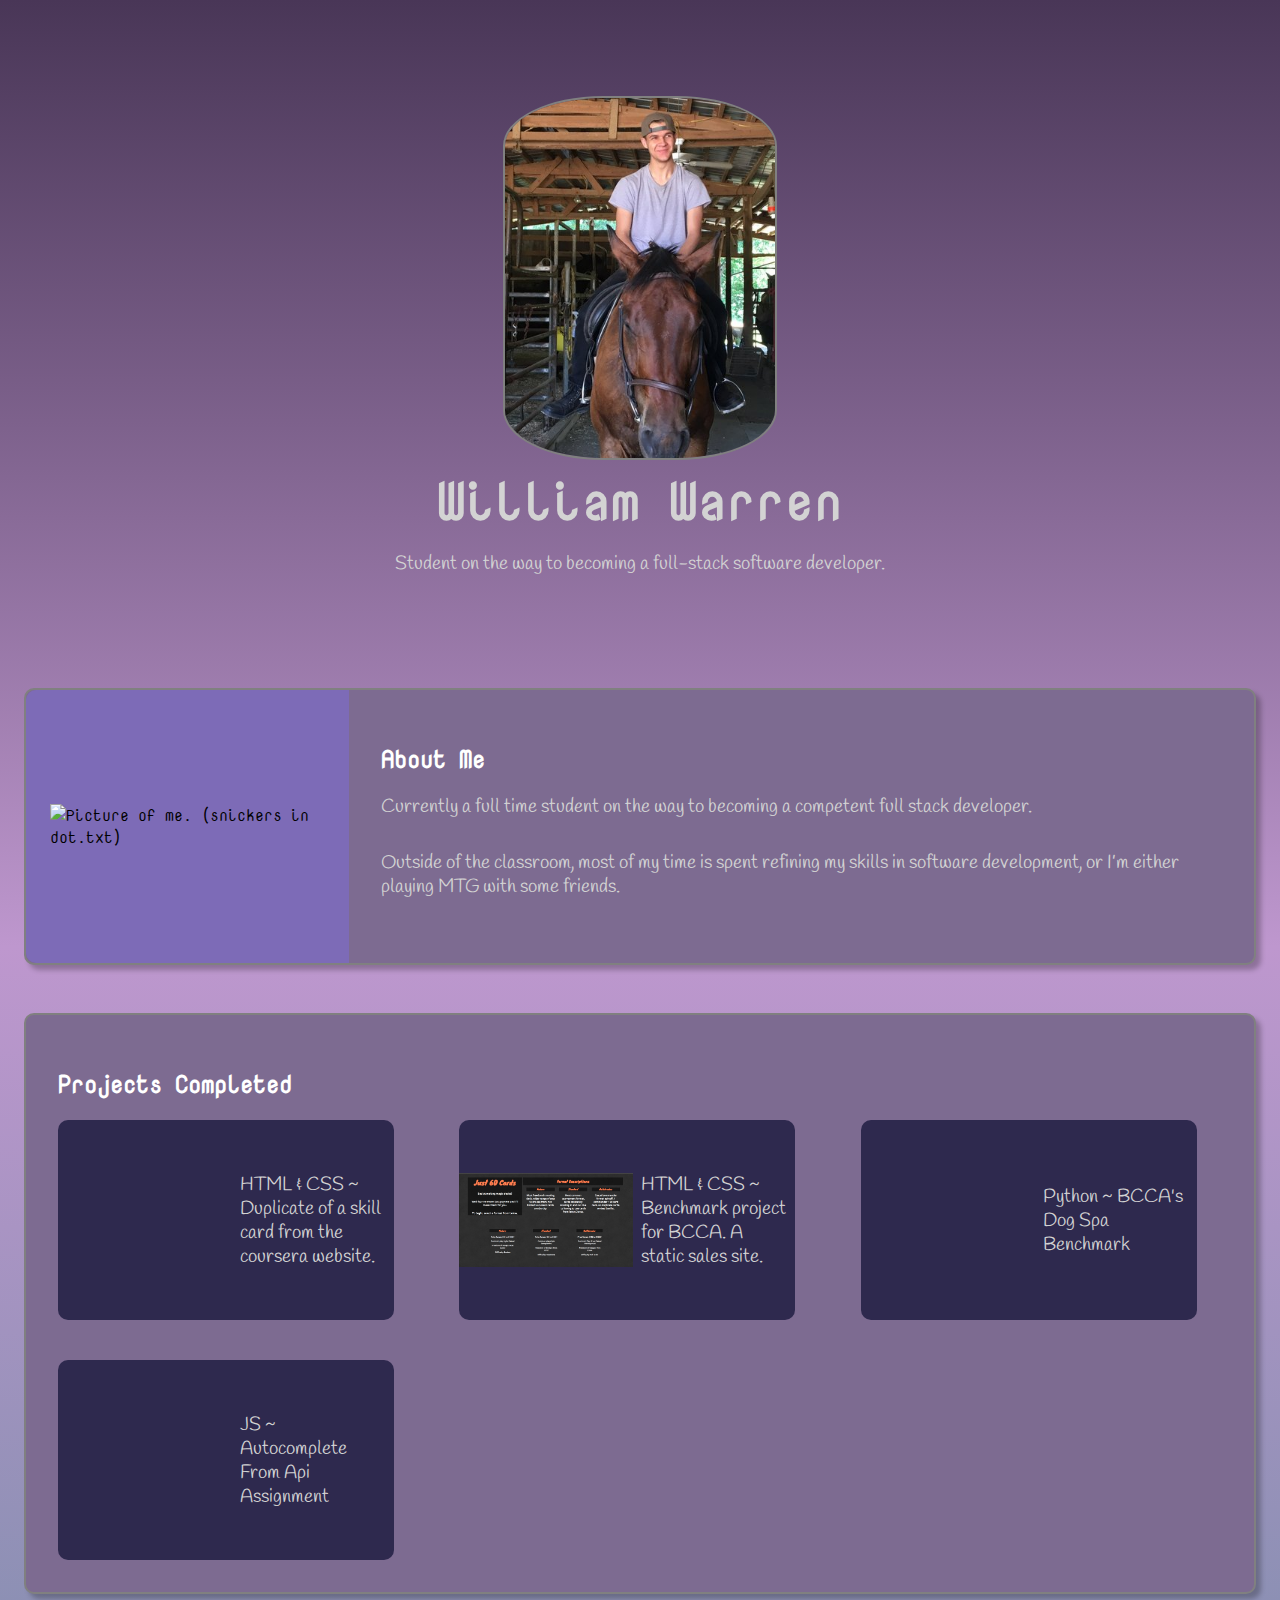
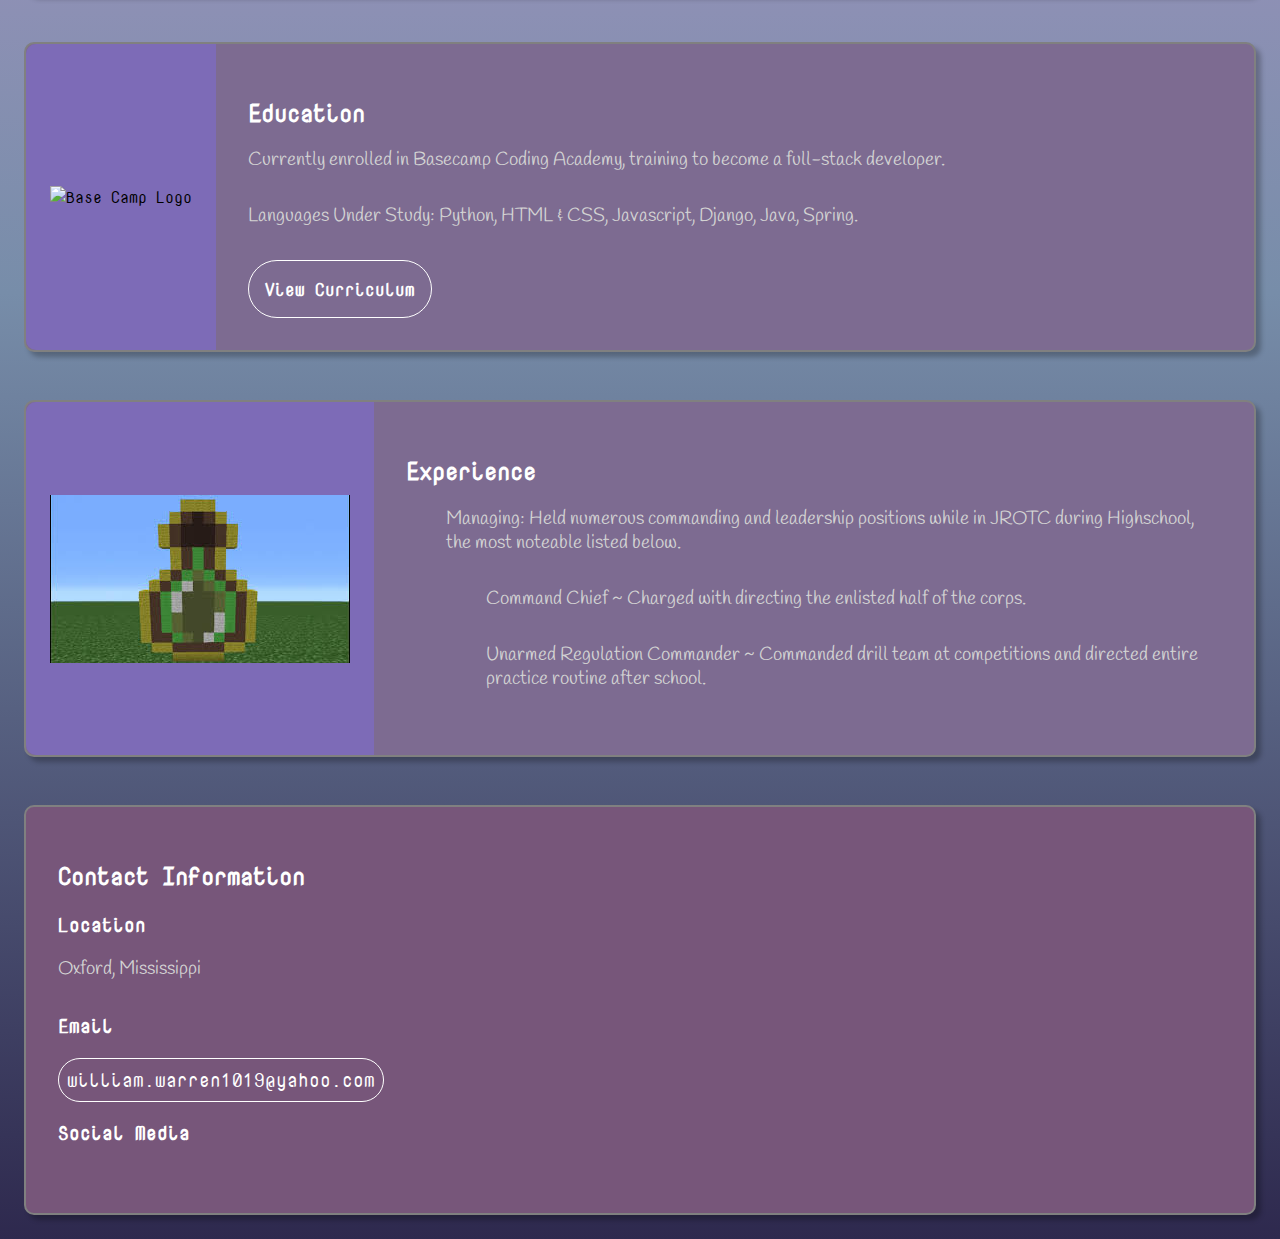
==== commit 7b0bf59e: "Removed Accordion in favor of open grid display." ====
--- a/index.html
+++ b/index.html
@@ -8,20 +8,11 @@
     <link rel="stylesheet" href="styling.css" />
     <link href="https://fonts.googleapis.com/css?family=Nova+Mono&display=swap" rel="stylesheet">
     <link href="https://fonts.googleapis.com/css?family=Handlee&display=swap" rel="stylesheet">
+    <link rel="shortcut icon"
+        href="https://encrypted-tbn0.gstatic.com/images?q=tbn%3AANd9GcSThUwefRv50Oqx6E9zwZpw8mLAhwBl1e-4c-0p_Qj5vsIX3qVD"
+        type="image/x-icon">
     <script src="https://kit.fontawesome.com/b210ac98a6.js"></script>
     <script src="index.js" defer></script>
-    <script>
-        function myFunction() {
-            var copyText = document.querySelector(".button-email").title;
-            document.addEventListener('copy', function (event) {
-                event.clipboardData.setData('text/plain', copyText);
-                event.preventDefault();
-                document.removeEventListener('copy', handler, true);
-            }, true);
-            document.execCommand('copy');
-            alert("Copied: " + copyText);
-        }
-    </script>
     <title>William Warren</title>
 </head>
 
@@ -61,91 +52,55 @@
             <h2>
                 Projects Completed
             </h2>
-            <div class="accordion">
-                <div class="accordion-category">
-                    <div class="accordion-category-header">
-                        <h3 class="accordion-category-header-arrow arrow-down">
-                            >
-                        </h3>
-                        <h3>
-                            HTML & CSS
-                        </h3>
+            <div class="projects">
+                <a href="https://codepen.io/william-warren/pen/BaBZqrr">
+                    <div class="project">
+                        <div class="project-image coursera">
+
+                        </div>
+                        <div class="project-content">
+                            <p>
+                                HTML & CSS ~ Duplicate of a skill card from the coursera website.
+                            </p>
+                        </div>
                     </div>
-                    <div class="accordion-category-entries">
-                        <a href="https://codepen.io/william-warren/pen/BaBZqrr">
-                            <div class="project">
-                                <div class="project-image coursera">
+                </a>
+                <a href="https://william-warren.github.io/sales_site/">
+                    <div class="project">
+                        <div class="project-image sales-site">
 
-                                </div>
-                                <div class="project-content">
-                                    <p>
-                                        Duplicate of a skill card from the coursera website.
-                                    </p>
-                                </div>
-                            </div>
-                        </a>
-                        <a href="https://william-warren.github.io/sales_site/">
-                            <div class="project">
-                                <div class="project-image sales-site">
+                        </div>
+                        <div class="project-content">
+                            <p>
+                                HTML & CSS ~ Benchmark project for BCCA. A static sales site.
+                            </p>
+                        </div>
+                    </div>
+                </a>
+                <a href="https://github.com/william-warren/dog_spa/blob/master/app.py">
+                    <div class="project">
+                        <div class="project-image dog-spa">
 
-                                </div>
-                                <div class="project-content">
-                                    <p>
-                                        HTML Benchmark project for BCCA. A static sales site.
-                                    </p>
-                                </div>
-                            </div>
-                        </a>
+                        </div>
+                        <div class="project-content">
+                            <p>
+                                Python ~ BCCA's Dog Spa Benchmark
+                            </p>
+                        </div>
                     </div>
-                </div>
-                <div class="accordion-category">
-                    <div class="accordion-category-header">
-                        <h3 class="accordion-category-header-arrow">
-                            >
-                        </h3>
-                        <h3>
-                            Python
-                        </h3>
+                </a>
+                <a href="https://github.com/william-warren/Autocomplete/blob/master/static/autocomplete.js">
+                    <div class="project">
+                        <div class="project-image autocomplete">
+
+                        </div>
+                        <div class="project-content">
+                            <p>
+                                JS ~ Autocomplete From Api Assignment
+                            </p>
+                        </div>
                     </div>
-                    <div class="accordion-category-entries">
-                        <a href="https://github.com/william-warren/dog_spa/blob/master/app.py">
-                            <div class="project">
-                                <div class="project-image dog-spa">
-
-                                </div>
-                                <div class="project-content">
-                                    <p>
-                                        BCCA's Dog Spa Benchmark
-                                    </p>
-                                </div>
-                            </div>
-                        </a>
-                    </div>
-                </div>
-                <div class="accordion-category">
-                    <div class="accordion-category-header">
-                        <h3 class="accordion-category-header-arrow">
-                            >
-                        </h3>
-                        <h3>
-                            Javascript
-                        </h3>
-                    </div>
-                    <div class="accordion-category-entries">
-                        <a href="https://github.com/william-warren/Autocomplete/blob/master/static/autocomplete.js">
-                            <div class="project">
-                                <div class="project-image autocomplete">
-
-                                </div>
-                                <div class="project-content">
-                                    <p>
-                                        Autocomplete From Api Assignment
-                                    </p>
-                                </div>
-                            </div>
-                        </a>
-                    </div>
-                </div>
+                </a>
             </div>
         </div>
         <div class="info-tab">
@@ -210,7 +165,7 @@
             <h3>Location</h3>
             <p>Oxford, Mississippi</p>
             <h3>Email</h3>
-            <button onclick="myFunction()" title="william.warren1019@yahoo.com" class="button-email">
+            <button onclick="CopyEmail()" title="william.warren1019@yahoo.com" class="button-email">
                 william.warren1019@yahoo.com
             </button>
             <h3>Social Media</h3>
--- a/styling.css
+++ b/styling.css
@@ -77,7 +77,7 @@
     max-width: 100%;
 }
 
-.accordion {
+/* .accordion {
     height: auto;
     width: 100%;
     display: flex;
@@ -135,7 +135,7 @@
 
 .accordion-category-entries:not(:last-of-type) {
     border-bottom: 1px solid black;
-}
+} */
 
 .social {
     display: flex;
@@ -322,10 +322,17 @@
         padding: 1.5rem;
     }
 
-    .accordion-category-entries {
+    /* .accordion-category-entries {
         display: flex;
         flex-direction: column;
         width: 80%;
+    } */
+
+    .projects {
+        display: flex;
+        flex-direction: column;
+        justify-content: space-evenly;
+        align-items: center;
     }
 
     .project {
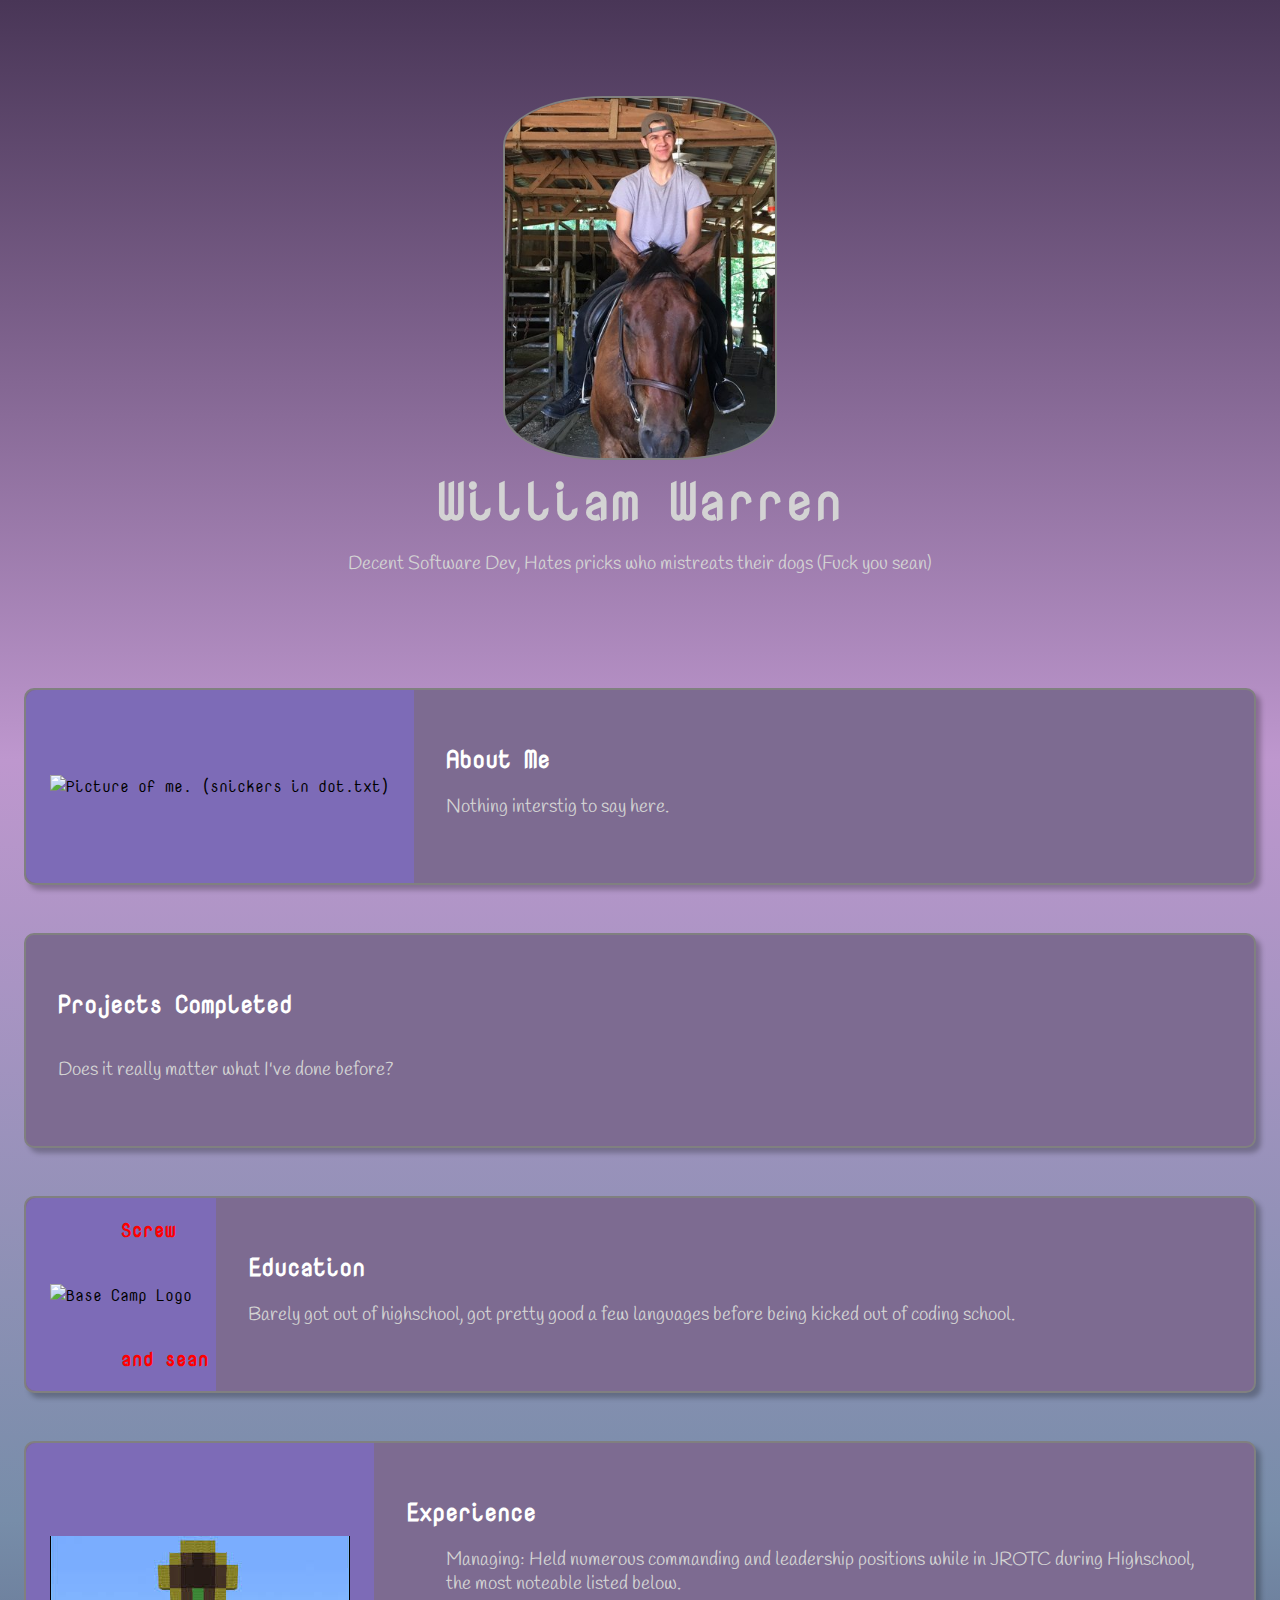
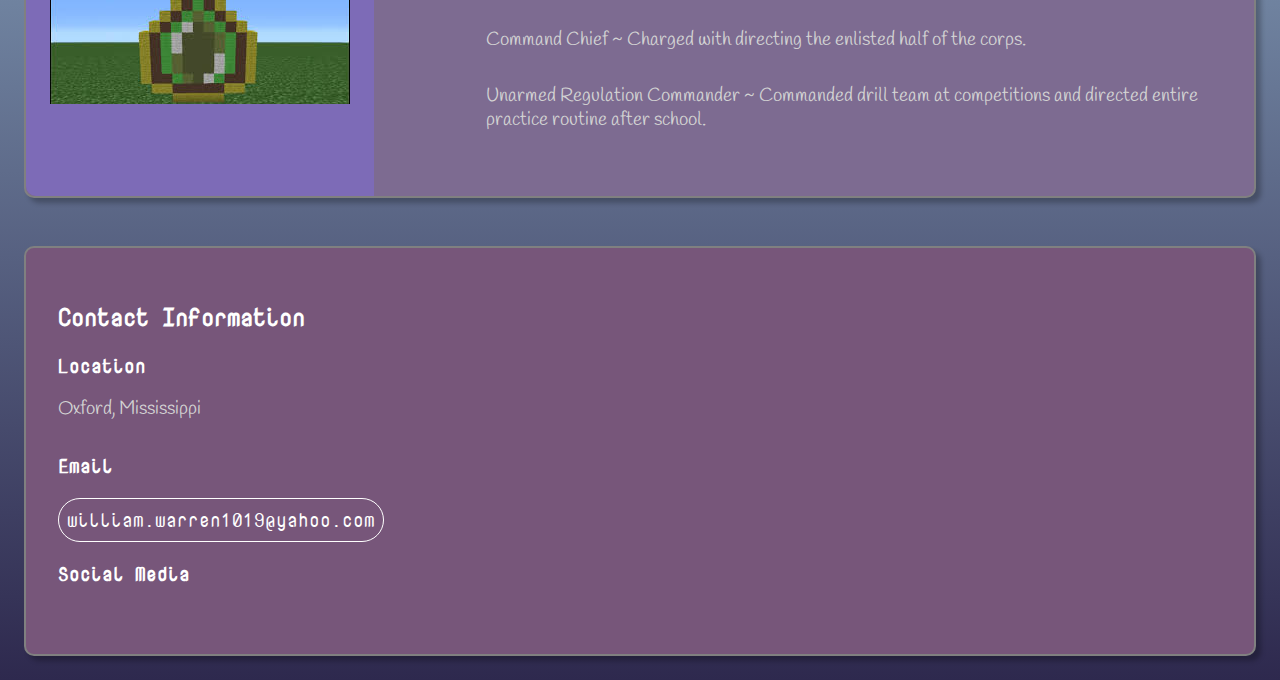
==== commit 859af466: "Fuck Basecamp" ====
--- a/index.html
+++ b/index.html
@@ -26,7 +26,7 @@
             William Warren
         </h1>
         <p class="intro-title-description">
-            Student on the way to becoming a full-stack software developer.
+            Decent Software Dev, Hates pricks who mistreats their dogs (Fuck you sean)
         </p>
     </section>
     <section class="content-1">
@@ -38,13 +38,16 @@
                 <h2>
                     About Me
                 </h2>
-                <p>
+                <!-- <p>
                     Currently a full time student on the way to becoming a competent full stack
                     developer.
                 </p>
                 <p>
                     Outside of the classroom, most of my time is spent refining my skills in software
                     development, or I’m either playing MTG with some friends.
+                </p> -->
+                <p>
+                    Nothing interstig to say here.
                 </p>
             </div>
         </div>
@@ -52,7 +55,12 @@
             <h2>
                 Projects Completed
             </h2>
-            <div class="projects">
+            <div class="pro">
+                <p>
+                    Does it really matter what I've done before?
+                </p>
+            </div>
+            <!-- <div class="projects">
                 <a href="https://codepen.io/william-warren/pen/BaBZqrr">
                     <div class="project">
                         <div class="project-image coursera">
@@ -101,18 +109,24 @@
                         </div>
                     </div>
                 </a>
-            </div>
+            </div> -->
         </div>
         <div class="info-tab">
             <div class="pic-container">
+                <h3 class="red up">
+                    Screw
+                </h3>
                 <img src="https://basecampcodingacademy.org/images/header-logo.png" alt="Base Camp Logo"
                     class="info-pic">
+                <h3 class="red down">
+                    and sean
+                </h3>
             </div>
             <div class="info-content">
                 <h2>
                     Education
                 </h2>
-                <p>
+                <!-- <p>
                     Currently enrolled in Basecamp Coding Academy, training to become a
                     full-stack developer.
                 </p>
@@ -123,7 +137,11 @@
                     <button class="button">
                         View Curriculum
                     </button>
-                </a>
+                </a> -->
+                <p>
+                    Barely got out of highschool, got pretty good a few languages before being kicked out of coding
+                    school.
+                </p>
             </div>
         </div>
         <div class="info-tab">
--- a/styling.css
+++ b/styling.css
@@ -265,7 +265,7 @@
     font-family: 'Nova Mono', monospace;
 }
 
-.button:hover {
+button:hover {
     transform: scale(1.1);
     box-shadow: 0 0 4px 4px rgba(0, 0, 0, .25);
 }
@@ -338,4 +338,29 @@
     .project {
         margin-top: 1.5rem;
     }
+}
+
+.por {
+    border: 2px solid gray;
+    padding: .5rem;
+}
+
+.red {
+    color: red;
+}
+
+.up {
+    position: absolute;
+    top: 0%;
+    left: 50%;
+}
+
+.down {
+    position: absolute;
+    bottom: 0%;
+    left: 50%;
+}
+
+.pic-container {
+    position: relative;
 }